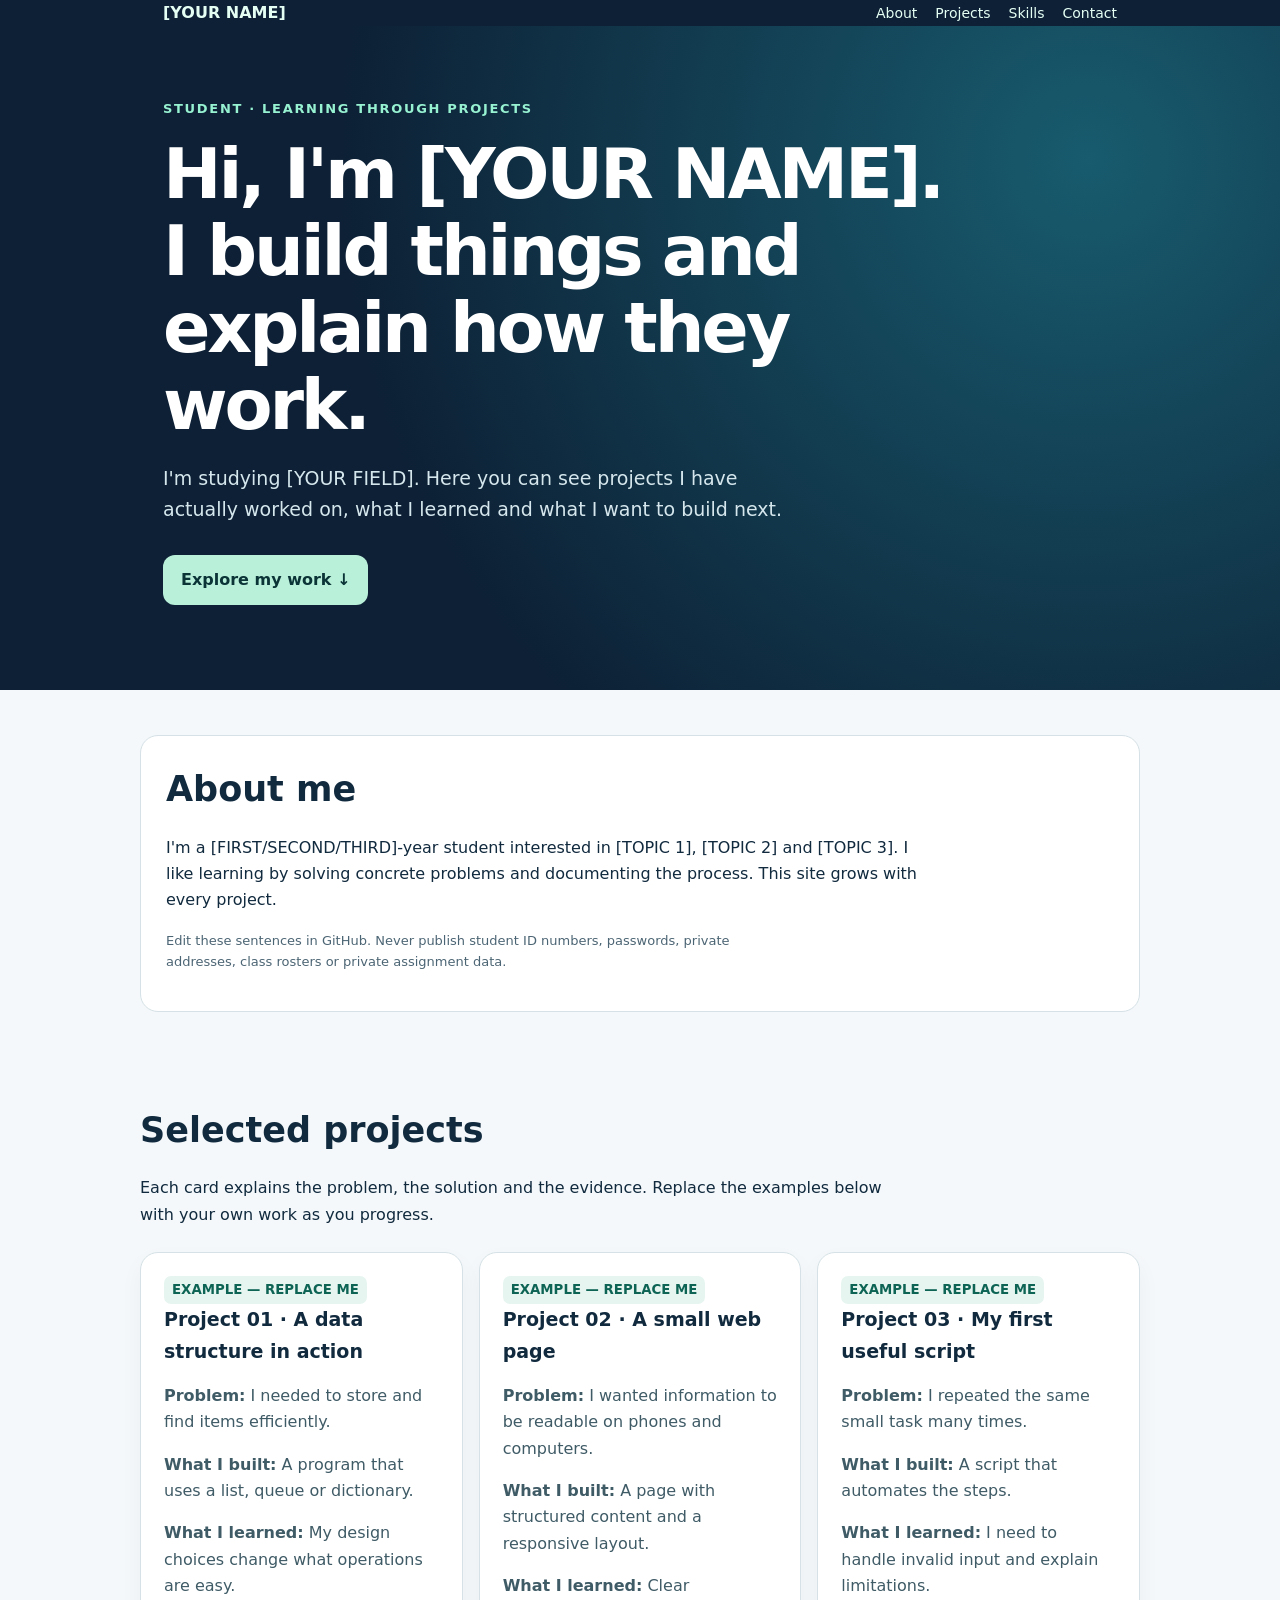
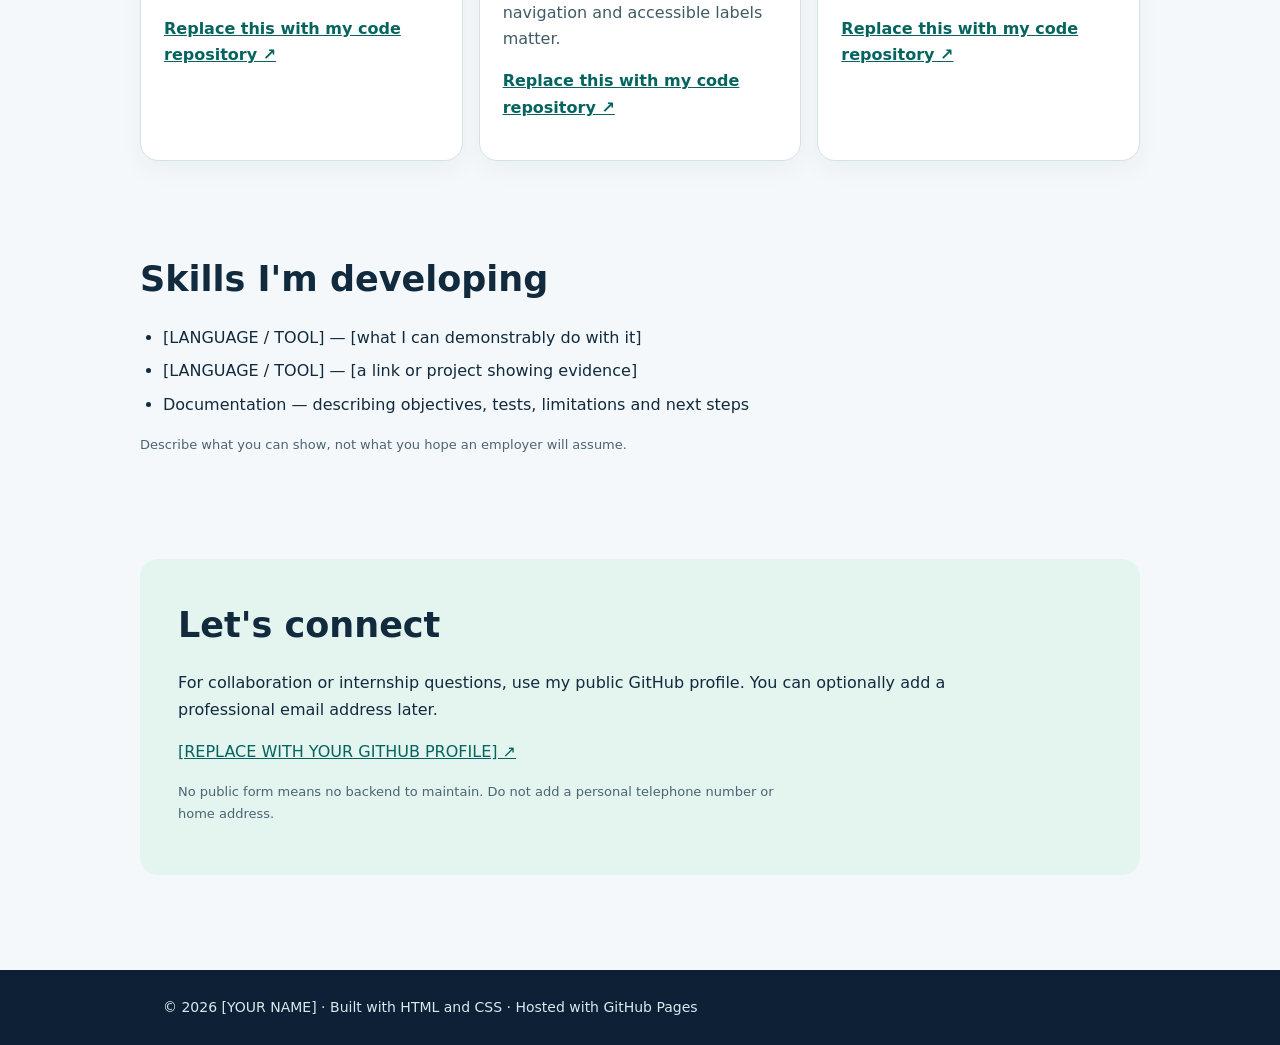
==== portfolio-starter/index.html @ 769e2603 "career: add a fully functional responsive, accessible, no-dependency student portfolio starter" ====
<!doctype html>
<html lang="en">
<head>
<meta charset="utf-8">
<meta name="viewport" content="width=device-width,initial-scale=1">
<meta name="description" content="Student portfolio: projects, learning progress, and contact.">
<meta name="theme-color" content="#0d2035">
<title>[YOUR NAME] — Student portfolio</title>
<style>
:root{color-scheme:light;--ink:#112a3e;--teal:#086e67;--paper:#f4f8fa;--line:#d5e1e6}
*{box-sizing:border-box}html{scroll-behavior:smooth}body{margin:0;font:16px/1.65 system-ui,-apple-system,Segoe UI,sans-serif;color:var(--ink);background:var(--paper)}
a{color:#05645f}a:focus-visible,button:focus-visible{outline:3px solid #e78d24;outline-offset:3px}.skip{position:absolute;left:-9999px}.skip:focus{left:16px;top:12px;padding:10px;background:#fff;z-index:9}.wrap{max-width:1000px;margin:auto;padding:0 23px}
header{background:#0d2035;color:#f7fffb}header nav{display:flex;justify-content:space-between;align-items:center;gap:16px;flex-wrap:wrap;padding-top:15px;padding-bottom:15px}header a{color:#e5fff5;text-decoration:none}nav .links{display:flex;gap:18px;flex-wrap:wrap;font-size:14px}
.hero{padding:72px 0 85px;background:radial-gradient(circle at 85% 20%,#185b6e,#0d2035 62%);color:#fff}.tag{font-size:13px;text-transform:uppercase;letter-spacing:.13em;color:#97f2d2;font-weight:800}.hero h1{font-size:clamp(39px,7vw,70px);line-height:1.1;letter-spacing:-.045em;max-width:780px;margin:16px 0}.hero p{max-width:640px;font-size:19px;color:#d5e7ed}
.button{display:inline-block;border-radius:12px;padding:12px 18px;background:#b9f0da;color:#0b3437;text-decoration:none;font-weight:800;margin-top:10px}
section.content{padding:45px 0}h2{font-size:clamp(24px,4vw,35px);margin:0 0 10px}p{max-width:76ch}.intro{background:white;border:1px solid var(--line);padding:25px;border-radius:18px}
.cards{display:grid;grid-template-columns:repeat(auto-fit,minmax(250px,1fr));gap:16px;margin-top:24px}.card{border:1px solid var(--line);border-radius:18px;background:#fff;padding:23px;box-shadow:0 10px 25px #1434490a}
.card h3{font-size:19px;margin:0 0 9px}.card small{display:inline-block;background:#e6f5ef;color:#0d6455;padding:3px 8px;border-radius:7px;font-weight:800}
.card p{color:#3f5b66}.card a{font-weight:800}.note{font-size:13px;color:#4c6574}
ul{padding-left:23px}li{margin-bottom:7px}.contact{background:#e4f4ee;padding:38px;border-radius:18px}
footer{margin-top:50px;background:#0d2035;color:#d8e9ee;padding:26px 0;font-size:14px}
@media(max-width:620px){.hero{padding:45px 0 56px}header nav{align-items:flex-start}.contact{padding:23px}}
@media(prefers-reduced-motion:reduce){html{scroll-behavior:auto}}
@media print{header,footer,.button{display:none!important}.hero{background:white;color:#112a3e;padding:12px 0}.hero p{color:#112a3e}.card,.intro,.contact{box-shadow:none;break-inside:avoid}}
</style>
</head>
<body>
<a class="skip" href="#main">Skip to my work</a>
<header><nav class="wrap"><a href="#top"><strong>[YOUR NAME]</strong></a><div class="links"><a href="#about">About</a><a href="#projects">Projects</a><a href="#skills">Skills</a><a href="#contact">Contact</a></div></nav></header>
<main id="main">
<section class="hero" id="top"><div class="wrap">
<div class="tag">Student · Learning through projects</div>
<h1>Hi, I'm [YOUR NAME].<br>I build things and explain how they work.</h1>
<p>I'm studying [YOUR FIELD]. Here you can see projects I have actually worked on, what I learned and what I want to build next.</p>
<a class="button" href="#projects">Explore my work ↓</a>
</div></section>
<section class="content wrap" id="about"><div class="intro"><h2>About me</h2>
<p>I'm a [FIRST/SECOND/THIRD]-year student interested in [TOPIC 1], [TOPIC 2] and [TOPIC 3]. I like learning by solving concrete problems and documenting the process. This site grows with every project.</p>
<p class="note">Edit these sentences in GitHub. Never publish student ID numbers, passwords, private addresses, class rosters or private assignment data.</p></div></section>
<section class="content wrap" id="projects"><h2>Selected projects</h2><p>Each card explains the problem, the solution and the evidence. Replace the examples below with your own work as you progress.</p>
<div class="cards">
<article class="card"><small>EXAMPLE — REPLACE ME</small><h3>Project 01 · A data structure in action</h3>
<p><strong>Problem:</strong> I needed to store and find items efficiently.</p>
<p><strong>What I built:</strong> A program that uses a list, queue or dictionary.</p>
<p><strong>What I learned:</strong> My design choices change what operations are easy.</p>
<p><a href="https://github.com/" target="_blank" rel="noopener noreferrer">Replace this with my code repository ↗</a></p></article>
<article class="card"><small>EXAMPLE — REPLACE ME</small><h3>Project 02 · A small web page</h3>
<p><strong>Problem:</strong> I wanted information to be readable on phones and computers.</p>
<p><strong>What I built:</strong> A page with structured content and a responsive layout.</p>
<p><strong>What I learned:</strong> Clear navigation and accessible labels matter.</p>
<p><a href="https://github.com/" target="_blank" rel="noopener noreferrer">Replace this with my code repository ↗</a></p></article>
<article class="card"><small>EXAMPLE — REPLACE ME</small><h3>Project 03 · My first useful script</h3>
<p><strong>Problem:</strong> I repeated the same small task many times.</p>
<p><strong>What I built:</strong> A script that automates the steps.</p>
<p><strong>What I learned:</strong> I need to handle invalid input and explain limitations.</p>
<p><a href="https://github.com/" target="_blank" rel="noopener noreferrer">Replace this with my code repository ↗</a></p></article>
</div></section>
<section class="content wrap" id="skills"><h2>Skills I'm developing</h2>
<ul><li>[LANGUAGE / TOOL] — [what I can demonstrably do with it]</li>
<li>[LANGUAGE / TOOL] — [a link or project showing evidence]</li>
<li>Documentation — describing objectives, tests, limitations and next steps</li></ul>
<p class="note">Describe what you can show, not what you hope an employer will assume.</p></section>
<section class="content wrap" id="contact"><div class="contact"><h2>Let's connect</h2>
<p>For collaboration or internship questions, use my public GitHub profile. You can optionally add a professional email address later.</p>
<p><a href="https://github.com/" target="_blank" rel="noopener noreferrer">[REPLACE WITH YOUR GITHUB PROFILE] ↗</a></p>
<p class="note">No public form means no backend to maintain. Do not add a personal telephone number or home address.</p></div></section>
</main><footer><div class="wrap">© <span id="year">2026</span> [YOUR NAME] · Built with HTML and CSS · Hosted with GitHub Pages</div></footer>
<script>document.getElementById('year').textContent=new Date().getFullYear();</script>
</body></html>
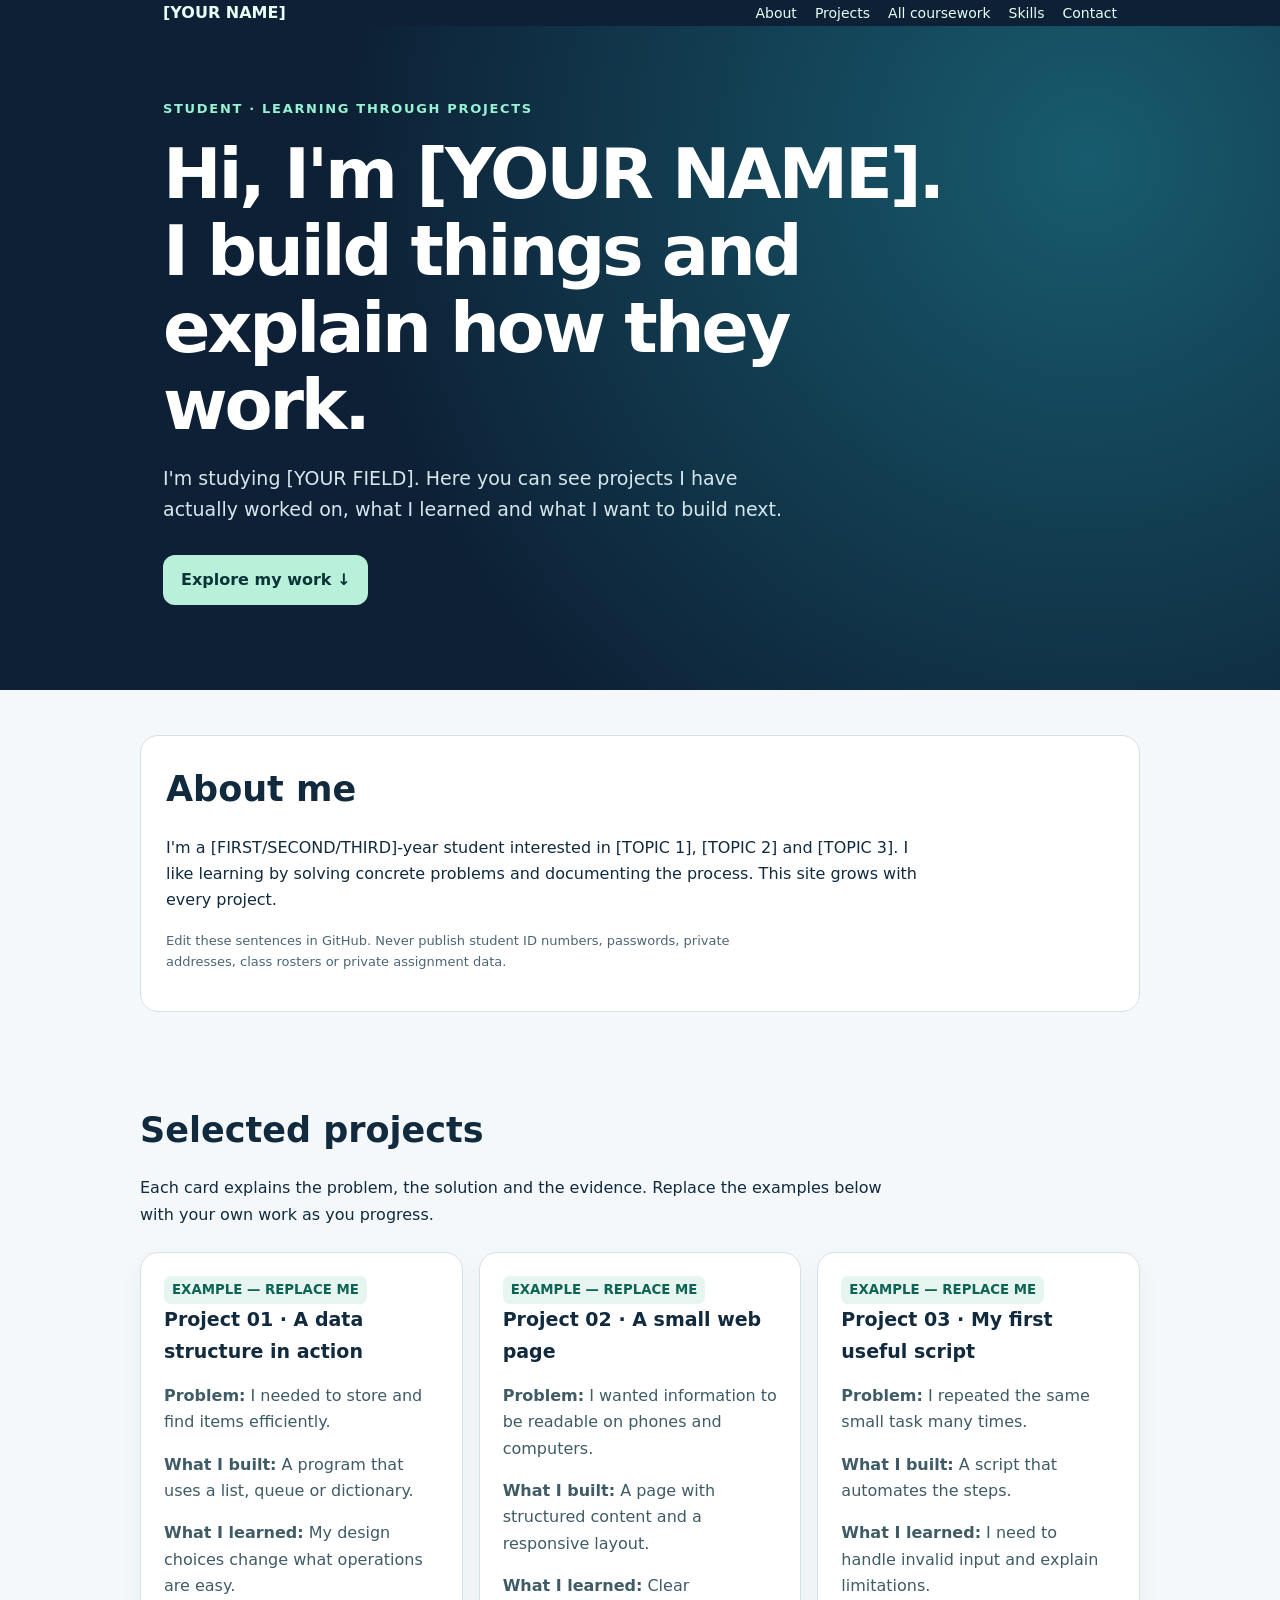
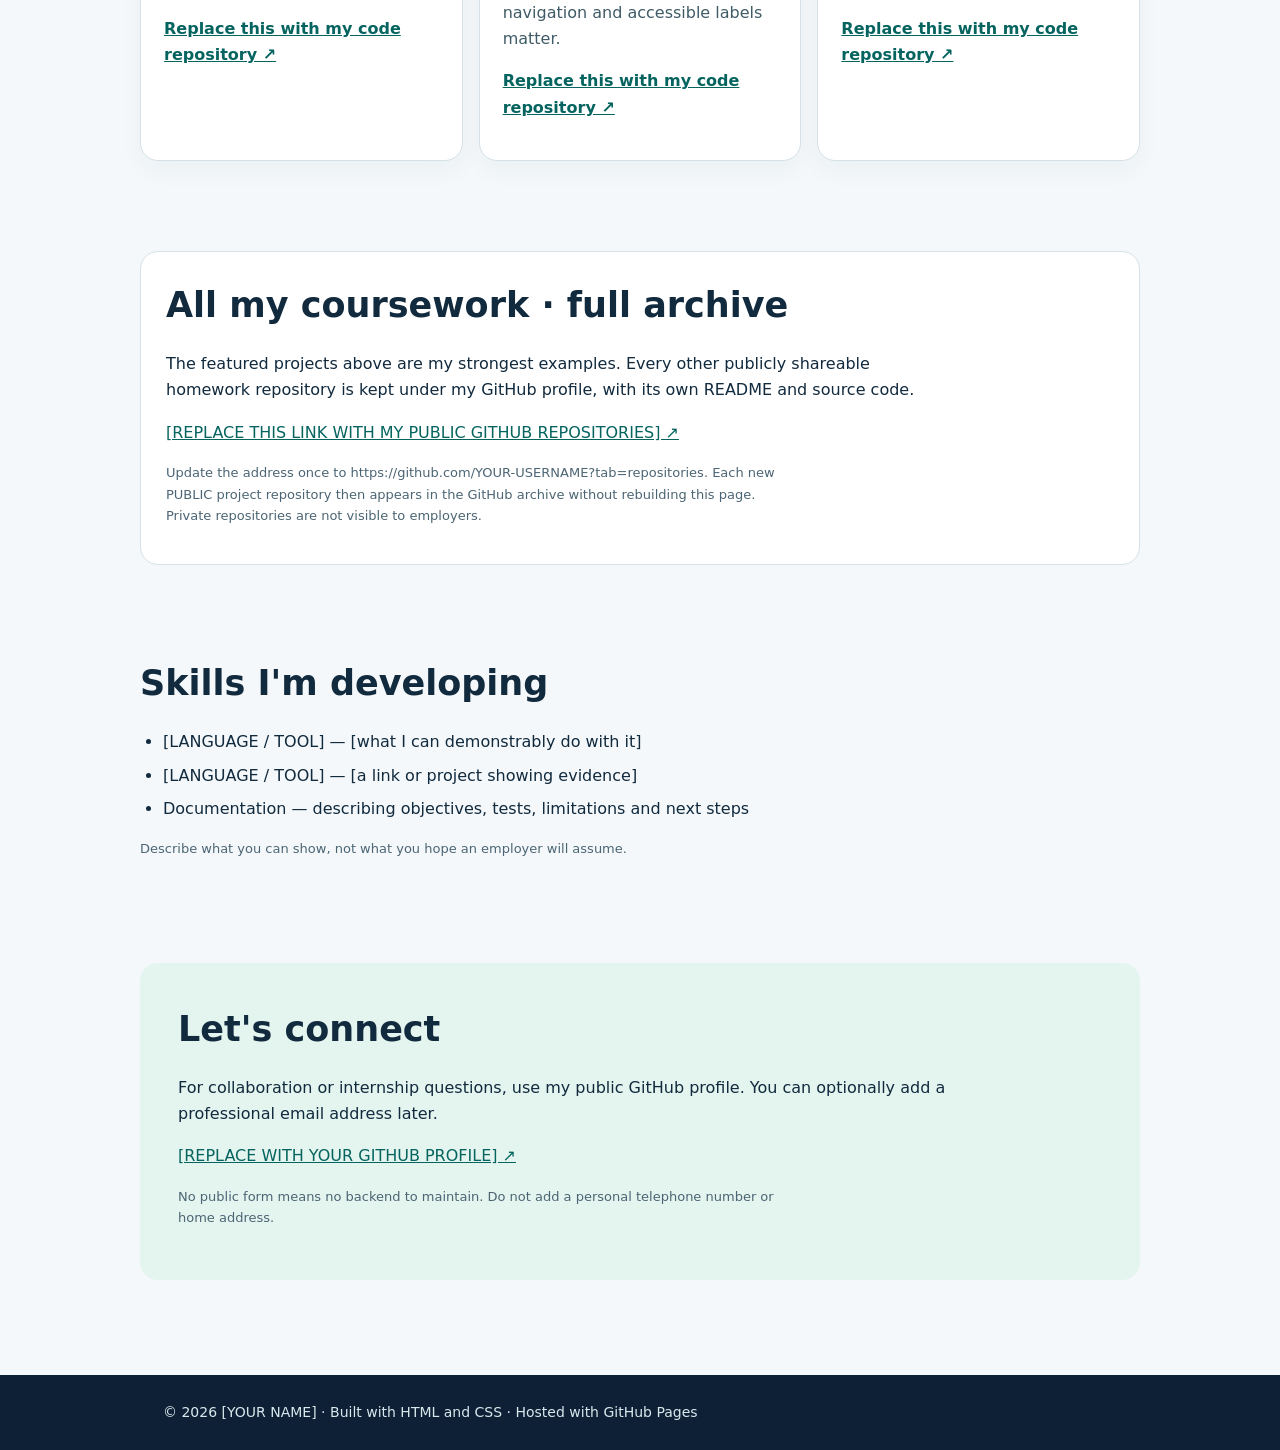
==== commit 8ef77efe: "career: add persistent All Coursework archive linking GitHub repositories alongside selected work" ====
--- a/portfolio-starter/index.html
+++ b/portfolio-starter/index.html
@@ -26,7 +26,7 @@
 </head>
 <body>
 <a class="skip" href="#main">Skip to my work</a>
-<header><nav class="wrap"><a href="#top"><strong>[YOUR NAME]</strong></a><div class="links"><a href="#about">About</a><a href="#projects">Projects</a><a href="#skills">Skills</a><a href="#contact">Contact</a></div></nav></header>
+<header><nav class="wrap"><a href="#top"><strong>[YOUR NAME]</strong></a><div class="links"><a href="#about">About</a><a href="#projects">Projects</a><a href="#archive">All coursework</a><a href="#skills">Skills</a><a href="#contact">Contact</a></div></nav></header>
 <main id="main">
 <section class="hero" id="top"><div class="wrap">
 <div class="tag">Student · Learning through projects</div>
@@ -55,6 +55,12 @@
 <p><strong>What I learned:</strong> I need to handle invalid input and explain limitations.</p>
 <p><a href="https://github.com/" target="_blank" rel="noopener noreferrer">Replace this with my code repository ↗</a></p></article>
 </div></section>
+<section class="content wrap" id="archive"><div class="intro">
+<h2>All my coursework · full archive</h2>
+<p>The featured projects above are my strongest examples. Every other publicly shareable homework repository is kept under my GitHub profile, with its own README and source code.</p>
+<p><a href="https://github.com/" target="_blank" rel="noopener noreferrer">[REPLACE THIS LINK WITH MY PUBLIC GITHUB REPOSITORIES] ↗</a></p>
+<p class="note">Update the address once to https://github.com/YOUR-USERNAME?tab=repositories. Each new PUBLIC project repository then appears in the GitHub archive without rebuilding this page. Private repositories are not visible to employers.</p>
+</div></section>
 <section class="content wrap" id="skills"><h2>Skills I'm developing</h2>
 <ul><li>[LANGUAGE / TOOL] — [what I can demonstrably do with it]</li>
 <li>[LANGUAGE / TOOL] — [a link or project showing evidence]</li>
